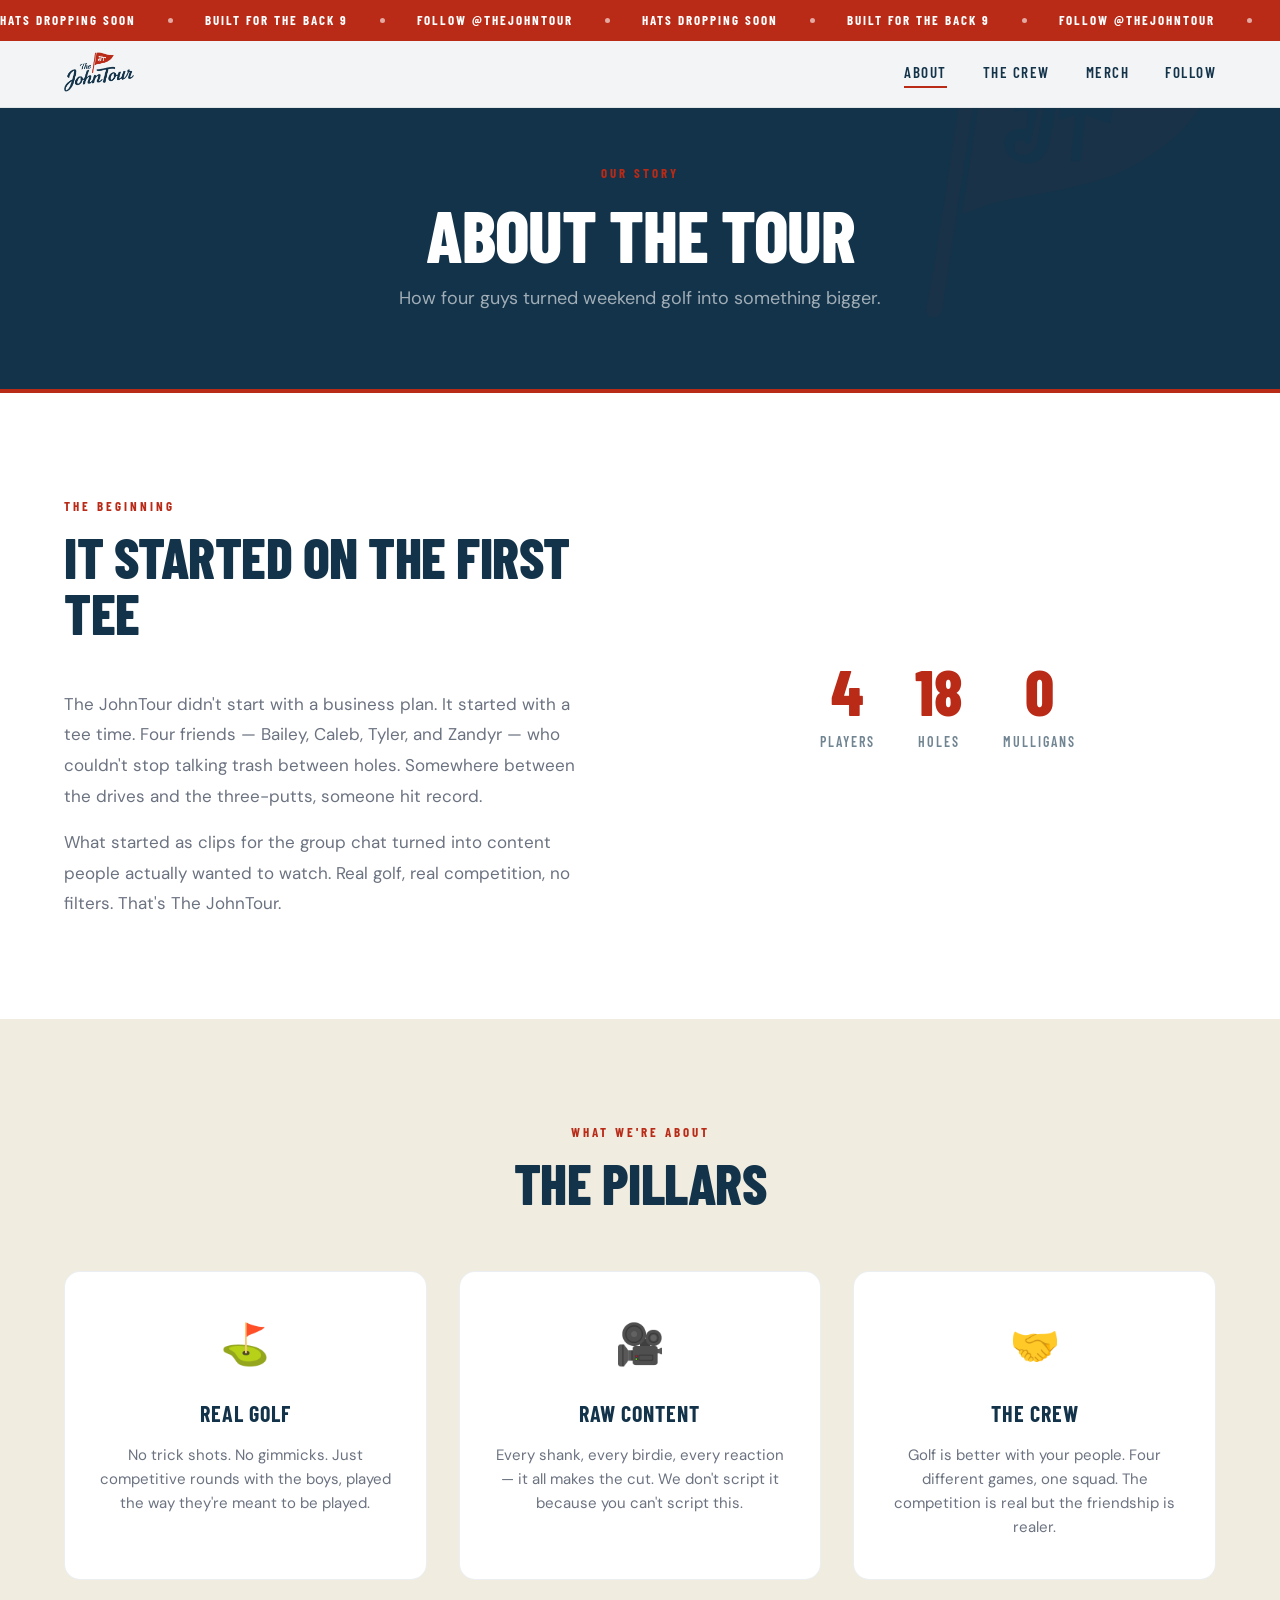
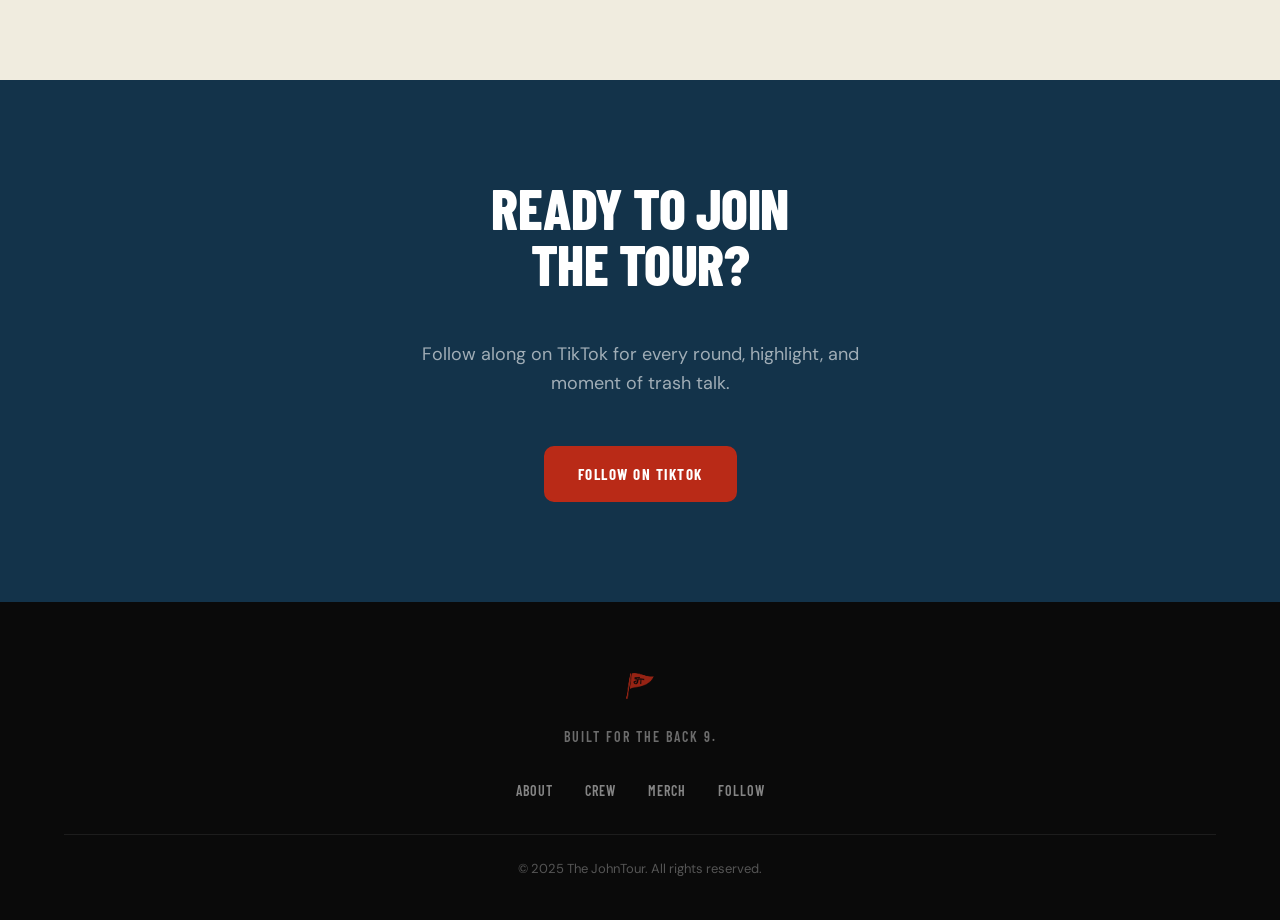
==== about.html @ 32f9ccf2 "Initial build: The JohnTour multi-page website - 5 pages: Home, About, Crew, Merch, Follow - Navy/Re" ====
<!DOCTYPE html>
<html lang="en">
<head>
  <meta charset="UTF-8">
  <meta name="viewport" content="width=device-width, initial-scale=1.0">
  <title>About | The JohnTour</title>
  <meta name="description" content="The story behind The JohnTour. Four guys who turned weekend rounds into golf content worth watching.">
  <link rel="icon" type="image/png" href="assets/logos/Icon-Logo.png">
  <link rel="preconnect" href="https://fonts.googleapis.com">
  <link rel="preconnect" href="https://fonts.gstatic.com" crossorigin>
  <link href="https://fonts.googleapis.com/css2?family=Barlow+Condensed:wght@600;700;800&family=DM+Sans:wght@400;500;600&display=swap" rel="stylesheet">
  <link rel="stylesheet" href="style.css">
</head>
<body>

  <!-- Announcement Ticker -->
  <div class="ticker">
    <div class="ticker-track">
      <span class="ticker-item">HATS DROPPING SOON</span>
      <span class="ticker-dot"></span>
      <span class="ticker-item">BUILT FOR THE BACK 9</span>
      <span class="ticker-dot"></span>
      <span class="ticker-item">FOLLOW @THEJOHNTOUR</span>
      <span class="ticker-dot"></span>
      <span class="ticker-item">HATS DROPPING SOON</span>
      <span class="ticker-dot"></span>
      <span class="ticker-item">BUILT FOR THE BACK 9</span>
      <span class="ticker-dot"></span>
      <span class="ticker-item">FOLLOW @THEJOHNTOUR</span>
      <span class="ticker-dot"></span>
      <span class="ticker-item">HATS DROPPING SOON</span>
      <span class="ticker-dot"></span>
      <span class="ticker-item">BUILT FOR THE BACK 9</span>
      <span class="ticker-dot"></span>
    </div>
  </div>

  <!-- Navigation -->
  <nav class="nav" id="nav">
    <div class="nav-inner">
      <a href="index.html" class="nav-logo">
        <img src="assets/logos/Full-Logo.png" alt="The JohnTour">
      </a>
      <div class="nav-links" id="navLinks">
        <a href="about.html">About</a>
        <a href="crew.html">The Crew</a>
        <a href="merch.html">Merch</a>
        <a href="follow.html">Follow</a>
      </div>
      <button class="nav-toggle" id="navToggle" aria-label="Toggle menu">
        <span></span>
        <span></span>
        <span></span>
      </button>
    </div>
  </nav>

  <!-- Mobile Menu -->
  <div class="mobile-menu" id="mobileMenu">
    <a href="about.html" class="mobile-menu-link">About</a>
    <a href="crew.html" class="mobile-menu-link">The Crew</a>
    <a href="merch.html" class="mobile-menu-link">Merch</a>
    <a href="follow.html" class="mobile-menu-link">Follow</a>
  </div>

  <!-- Page Header -->
  <header class="page-header">
    <span class="page-header-label fade-up">Our Story</span>
    <h1 class="fade-up">ABOUT THE TOUR</h1>
    <p class="fade-up">How four guys turned weekend golf into something bigger.</p>
    <div class="hero-flag">
      <img src="assets/logos/Icon-Logo.png" alt="">
    </div>
  </header>

  <!-- Story -->
  <section class="section">
    <div class="container">
      <div class="about-grid">
        <div class="fade-up">
          <span class="section-label section-label-dark">The Beginning</span>
          <h2 class="section-title">IT STARTED ON THE FIRST TEE</h2>
          <p class="about-desc" style="color: var(--gray);">The JohnTour didn't start with a business plan. It started with a tee time. Four friends — Bailey, Caleb, Tyler, and Zandyr — who couldn't stop talking trash between holes. Somewhere between the drives and the three-putts, someone hit record.</p>
          <p class="about-desc" style="color: var(--gray); margin-top: 16px;">What started as clips for the group chat turned into content people actually wanted to watch. Real golf, real competition, no filters. That's The JohnTour.</p>
        </div>
        <div class="about-stats fade-up">
          <div class="stat">
            <span class="stat-number">4</span>
            <span class="stat-label">Players</span>
          </div>
          <div class="stat">
            <span class="stat-number">18</span>
            <span class="stat-label">Holes</span>
          </div>
          <div class="stat">
            <span class="stat-number">0</span>
            <span class="stat-label">Mulligans</span>
          </div>
        </div>
      </div>
    </div>
  </section>

  <!-- Values -->
  <section class="section section-tan">
    <div class="container">
      <div style="text-align: center;">
        <span class="section-label section-label-dark fade-up">What We're About</span>
        <h2 class="section-title fade-up">THE PILLARS</h2>
      </div>
      <div class="values-grid">
        <div class="value-card fade-up">
          <div class="value-icon">&#9971;</div>
          <h3>Real Golf</h3>
          <p>No trick shots. No gimmicks. Just competitive rounds with the boys, played the way they're meant to be played.</p>
        </div>
        <div class="value-card fade-up">
          <div class="value-icon">&#127909;</div>
          <h3>Raw Content</h3>
          <p>Every shank, every birdie, every reaction — it all makes the cut. We don't script it because you can't script this.</p>
        </div>
        <div class="value-card fade-up">
          <div class="value-icon">&#129309;</div>
          <h3>The Crew</h3>
          <p>Golf is better with your people. Four different games, one squad. The competition is real but the friendship is realer.</p>
        </div>
      </div>
    </div>
  </section>

  <!-- CTA -->
  <section class="section section-navy">
    <div class="container" style="text-align: center;">
      <h2 class="section-title section-title-light fade-up">READY TO JOIN<br>THE TOUR?</h2>
      <p class="follow-desc fade-up" style="color: rgba(255,255,255,0.6);">Follow along on TikTok for every round, highlight, and moment of trash talk.</p>
      <div class="fade-up">
        <a href="https://www.tiktok.com/@thejohntour" target="_blank" rel="noopener" class="btn btn-primary">Follow on TikTok</a>
      </div>
    </div>
  </section>

  <!-- Footer -->
  <footer class="footer">
    <div class="container footer-inner">
      <div class="footer-logo">
        <img src="assets/logos/Icon-Logo.png" alt="JT Flag">
      </div>
      <p class="footer-tagline">Built for the back 9.</p>
      <div class="footer-nav">
        <a href="about.html">About</a>
        <a href="crew.html">Crew</a>
        <a href="merch.html">Merch</a>
        <a href="follow.html">Follow</a>
      </div>
      <div class="footer-bottom">
        <p>&copy; 2025 The JohnTour. All rights reserved.</p>
      </div>
    </div>
  </footer>

  <script src="script.js"></script>
</body>
</html>
---- style.css ----
/* =============================================
   THE JOHNTOUR — Global Styles
   Colors: Navy #13334a | Red #b92a17 | Tan #f0ecdf
   Fonts: Barlow Condensed (headings) + DM Sans (body)
   ============================================= */

*, *::before, *::after {
  margin: 0;
  padding: 0;
  box-sizing: border-box;
}

:root {
  --navy: #13334a;
  --red: #b92a17;
  --tan: #f0ecdf;
  --white: #ffffff;
  --black: #0a0a0a;
  --navy-light: #1a4260;
  --red-dark: #8f2012;
  --tan-dark: #e0d9c8;
  --gray: #6b7280;
  --radius: 10px;
  --radius-lg: 16px;
  --transition: 0.3s cubic-bezier(0.4, 0, 0.2, 1);
}

html {
  scroll-behavior: smooth;
  scroll-padding-top: 100px;
}

body {
  font-family: 'DM Sans', sans-serif;
  font-weight: 400;
  color: var(--navy);
  background: var(--white);
  line-height: 1.6;
  overflow-x: hidden;
  -webkit-font-smoothing: antialiased;
}

a {
  text-decoration: none;
  color: inherit;
}

img {
  max-width: 100%;
  display: block;
}

.container {
  max-width: 1200px;
  margin: 0 auto;
  padding: 0 24px;
}

/* =============================================
   TICKER / ANNOUNCEMENT BAR
   ============================================= */

.ticker {
  background: var(--red);
  color: var(--white);
  overflow: hidden;
  white-space: nowrap;
  padding: 10px 0;
  font-family: 'Barlow Condensed', sans-serif;
  font-weight: 700;
  font-size: 13px;
  letter-spacing: 2px;
  text-transform: uppercase;
  position: fixed;
  top: 0;
  left: 0;
  right: 0;
  z-index: 1001;
}

.ticker-track {
  display: inline-flex;
  align-items: center;
  gap: 32px;
  animation: ticker-scroll 20s linear infinite;
}

.ticker-dot {
  width: 5px;
  height: 5px;
  background: var(--white);
  border-radius: 50%;
  opacity: 0.6;
  flex-shrink: 0;
}

@keyframes ticker-scroll {
  0% { transform: translateX(0); }
  100% { transform: translateX(-50%); }
}

.ticker:hover .ticker-track {
  animation-play-state: paused;
}

/* =============================================
   NAVIGATION
   ============================================= */

.nav {
  position: fixed;
  top: 37px;
  left: 0;
  right: 0;
  z-index: 1000;
  background: rgba(255, 255, 255, 0.95);
  backdrop-filter: blur(20px);
  -webkit-backdrop-filter: blur(20px);
  border-bottom: 1px solid rgba(19, 51, 74, 0.08);
  transition: var(--transition);
}

.nav.scrolled {
  box-shadow: 0 1px 20px rgba(19, 51, 74, 0.08);
}

.nav-inner {
  max-width: 1200px;
  margin: 0 auto;
  padding: 0 24px;
  display: flex;
  align-items: center;
  justify-content: space-between;
  height: 70px;
}

.nav-logo img {
  height: 40px;
  width: auto;
}

.nav-links {
  display: flex;
  align-items: center;
  gap: 36px;
}

.nav-links a {
  font-family: 'Barlow Condensed', sans-serif;
  font-weight: 600;
  font-size: 15px;
  letter-spacing: 1.5px;
  text-transform: uppercase;
  color: var(--navy);
  position: relative;
  padding: 4px 0;
  transition: var(--transition);
}

.nav-links a::after {
  content: '';
  position: absolute;
  bottom: 0;
  left: 0;
  width: 0;
  height: 2px;
  background: var(--red);
  transition: var(--transition);
}

.nav-links a:hover::after,
.nav-links a.active::after {
  width: 100%;
}

.nav-toggle {
  display: none;
  flex-direction: column;
  gap: 5px;
  background: none;
  border: none;
  cursor: pointer;
  padding: 8px;
}

.nav-toggle span {
  display: block;
  width: 24px;
  height: 2px;
  background: var(--navy);
  transition: var(--transition);
}

/* Mobile Menu */
.mobile-menu {
  display: none;
  position: fixed;
  top: 107px;
  left: 0;
  right: 0;
  bottom: 0;
  background: var(--white);
  z-index: 999;
  flex-direction: column;
  align-items: center;
  justify-content: center;
  gap: 40px;
  opacity: 0;
  pointer-events: none;
  transition: var(--transition);
}

.mobile-menu.open {
  opacity: 1;
  pointer-events: all;
}

.mobile-menu-link {
  font-family: 'Barlow Condensed', sans-serif;
  font-weight: 700;
  font-size: 32px;
  letter-spacing: 3px;
  text-transform: uppercase;
  color: var(--navy);
  transition: var(--transition);
}

.mobile-menu-link:hover {
  color: var(--red);
}

/* =============================================
   BUTTONS
   ============================================= */

.btn {
  display: inline-flex;
  align-items: center;
  justify-content: center;
  gap: 8px;
  font-family: 'Barlow Condensed', sans-serif;
  font-weight: 700;
  font-size: 15px;
  letter-spacing: 1.5px;
  text-transform: uppercase;
  padding: 14px 32px;
  border-radius: var(--radius);
  border: 2px solid transparent;
  cursor: pointer;
  transition: var(--transition);
}

.btn-primary {
  background: var(--red);
  color: var(--white);
  border-color: var(--red);
}

.btn-primary:hover {
  background: var(--red-dark);
  border-color: var(--red-dark);
  transform: translateY(-2px);
  box-shadow: 0 8px 24px rgba(185, 42, 23, 0.3);
}

.btn-outline {
  background: transparent;
  color: var(--navy);
  border-color: var(--navy);
}

.btn-outline:hover {
  background: var(--navy);
  color: var(--white);
  transform: translateY(-2px);
}

.btn-outline-light {
  background: transparent;
  color: var(--white);
  border-color: rgba(255, 255, 255, 0.4);
}

.btn-outline-light:hover {
  background: var(--white);
  color: var(--navy);
  transform: translateY(-2px);
}

/* =============================================
   HERO (Home Page)
   ============================================= */

.hero {
  min-height: 100vh;
  display: flex;
  align-items: center;
  justify-content: center;
  position: relative;
  background: var(--tan);
  padding: 140px 24px 80px;
  overflow: hidden;
}

.hero-content {
  text-align: center;
  position: relative;
  z-index: 2;
  max-width: 700px;
}

.hero-badge {
  display: inline-block;
  font-family: 'Barlow Condensed', sans-serif;
  font-weight: 700;
  font-size: 13px;
  letter-spacing: 3px;
  text-transform: uppercase;
  color: var(--red);
  border: 2px solid var(--red);
  padding: 6px 20px;
  border-radius: 50px;
  margin-bottom: 32px;
}

.hero-title {
  font-family: 'Barlow Condensed', sans-serif;
  font-weight: 800;
  font-size: clamp(56px, 10vw, 100px);
  line-height: 0.95;
  color: var(--navy);
  letter-spacing: -1px;
  margin-bottom: 24px;
}

.hero-sub {
  font-size: 18px;
  color: var(--gray);
  margin-bottom: 40px;
  font-weight: 500;
}

.hero-cta {
  display: flex;
  gap: 16px;
  justify-content: center;
  flex-wrap: wrap;
}

.hero-flag {
  position: absolute;
  right: -40px;
  bottom: -40px;
  opacity: 0.06;
  z-index: 1;
}

.hero-flag img {
  width: 500px;
}

/* =============================================
   PAGE HEADERS (inner pages)
   ============================================= */

.page-header {
  padding: 160px 24px 80px;
  text-align: center;
  background: var(--navy);
  color: var(--white);
  position: relative;
  overflow: hidden;
}

.page-header::after {
  content: '';
  position: absolute;
  bottom: 0;
  left: 0;
  right: 0;
  height: 4px;
  background: var(--red);
}

.page-header-label {
  display: inline-block;
  font-family: 'Barlow Condensed', sans-serif;
  font-weight: 700;
  font-size: 13px;
  letter-spacing: 3px;
  text-transform: uppercase;
  color: var(--red);
  margin-bottom: 16px;
}

.page-header h1 {
  font-family: 'Barlow Condensed', sans-serif;
  font-weight: 800;
  font-size: clamp(40px, 7vw, 72px);
  line-height: 0.95;
  letter-spacing: -1px;
}

.page-header p {
  margin-top: 16px;
  font-size: 18px;
  color: rgba(255, 255, 255, 0.6);
  max-width: 500px;
  margin-left: auto;
  margin-right: auto;
}

.page-header .hero-flag {
  opacity: 0.04;
}

/* =============================================
   SECTIONS
   ============================================= */

.section {
  padding: 100px 0;
}

.section-navy {
  background: var(--navy);
  color: var(--white);
}

.section-tan {
  background: var(--tan);
}

.section-label {
  display: inline-block;
  font-family: 'Barlow Condensed', sans-serif;
  font-weight: 700;
  font-size: 13px;
  letter-spacing: 3px;
  text-transform: uppercase;
  color: var(--red);
  margin-bottom: 12px;
}

.section-label-dark {
  color: var(--red);
}

.section-title {
  font-family: 'Barlow Condensed', sans-serif;
  font-weight: 800;
  font-size: clamp(36px, 5vw, 56px);
  line-height: 1;
  color: var(--navy);
  letter-spacing: -0.5px;
  margin-bottom: 48px;
}

.section-title-light {
  color: var(--white);
}

/* =============================================
   ABOUT PAGE
   ============================================= */

.about-grid {
  display: grid;
  grid-template-columns: 1fr 1fr;
  gap: 80px;
  align-items: center;
}

.about-desc {
  font-size: 17px;
  line-height: 1.8;
  color: rgba(255, 255, 255, 0.75);
}

.section-tan .about-desc {
  color: var(--gray);
}

.about-stats {
  display: flex;
  gap: 40px;
  justify-content: center;
}

.stat {
  text-align: center;
}

.stat-number {
  display: block;
  font-family: 'Barlow Condensed', sans-serif;
  font-weight: 800;
  font-size: 64px;
  color: var(--red);
  line-height: 1;
}

.stat-label {
  display: block;
  font-family: 'Barlow Condensed', sans-serif;
  font-weight: 600;
  font-size: 14px;
  letter-spacing: 2px;
  text-transform: uppercase;
  margin-top: 8px;
  opacity: 0.6;
}

/* Values / Pillars */
.values-grid {
  display: grid;
  grid-template-columns: repeat(3, 1fr);
  gap: 32px;
  margin-top: 60px;
}

.value-card {
  background: var(--white);
  border-radius: var(--radius-lg);
  padding: 40px 32px;
  text-align: center;
  border: 1px solid rgba(19, 51, 74, 0.08);
  transition: var(--transition);
}

.value-card:hover {
  transform: translateY(-4px);
  box-shadow: 0 16px 48px rgba(19, 51, 74, 0.08);
}

.value-icon {
  font-size: 40px;
  margin-bottom: 20px;
}

.value-card h3 {
  font-family: 'Barlow Condensed', sans-serif;
  font-weight: 700;
  font-size: 22px;
  letter-spacing: 1px;
  text-transform: uppercase;
  color: var(--navy);
  margin-bottom: 12px;
}

.value-card p {
  font-size: 15px;
  color: var(--gray);
  line-height: 1.6;
}

/* =============================================
   CREW PAGE
   ============================================= */

.crew-grid {
  display: grid;
  grid-template-columns: repeat(4, 1fr);
  gap: 24px;
}

.crew-card {
  background: var(--white);
  border-radius: var(--radius-lg);
  padding: 48px 24px 40px;
  text-align: center;
  border: 1px solid rgba(19, 51, 74, 0.08);
  transition: var(--transition);
  position: relative;
  overflow: hidden;
}

.crew-card::before {
  content: '';
  position: absolute;
  top: 0;
  left: 0;
  right: 0;
  height: 4px;
  background: var(--red);
  transform: scaleX(0);
  transition: var(--transition);
}

.crew-card:hover {
  transform: translateY(-6px);
  box-shadow: 0 20px 60px rgba(19, 51, 74, 0.1);
}

.crew-card:hover::before {
  transform: scaleX(1);
}

.crew-avatar {
  width: 100px;
  height: 100px;
  border-radius: 50%;
  background: var(--navy);
  display: flex;
  align-items: center;
  justify-content: center;
  margin: 0 auto 24px;
}

.crew-initial {
  font-family: 'Barlow Condensed', sans-serif;
  font-weight: 800;
  font-size: 40px;
  color: var(--white);
}

.crew-name {
  font-family: 'Barlow Condensed', sans-serif;
  font-weight: 700;
  font-size: 24px;
  letter-spacing: 1px;
  text-transform: uppercase;
  color: var(--navy);
  margin-bottom: 8px;
}

.crew-role {
  font-size: 14px;
  color: var(--gray);
  font-weight: 500;
}

.crew-bio {
  font-size: 15px;
  color: var(--gray);
  line-height: 1.6;
  margin-top: 16px;
}

/* =============================================
   MERCH PAGE
   ============================================= */

.merch-grid {
  display: grid;
  grid-template-columns: 1fr 1fr;
  gap: 60px;
  align-items: center;
}

.merch-image {
  position: relative;
  border-radius: var(--radius-lg);
  overflow: hidden;
}

.merch-image img {
  width: 100%;
  border-radius: var(--radius-lg);
}

.merch-badge {
  position: absolute;
  top: 20px;
  left: 20px;
  background: var(--red);
  color: var(--white);
  font-family: 'Barlow Condensed', sans-serif;
  font-weight: 700;
  font-size: 13px;
  letter-spacing: 2px;
  padding: 8px 20px;
  border-radius: 50px;
}

.merch-name {
  font-family: 'Barlow Condensed', sans-serif;
  font-weight: 800;
  font-size: 32px;
  letter-spacing: 0.5px;
  text-transform: uppercase;
  color: var(--navy);
  margin-bottom: 16px;
}

.merch-desc {
  font-size: 16px;
  color: var(--gray);
  line-height: 1.7;
  margin-bottom: 24px;
}

.merch-details {
  display: flex;
  flex-wrap: wrap;
  gap: 12px;
  margin-bottom: 32px;
}

.merch-detail-item {
  font-family: 'Barlow Condensed', sans-serif;
  font-weight: 600;
  font-size: 13px;
  letter-spacing: 1px;
  text-transform: uppercase;
  background: var(--tan);
  color: var(--navy);
  padding: 8px 16px;
  border-radius: 50px;
}

/* Notify form */
.notify-form {
  display: flex;
  gap: 12px;
  max-width: 460px;
}

.notify-input {
  flex: 1;
  font-family: 'DM Sans', sans-serif;
  font-size: 15px;
  padding: 14px 20px;
  border: 2px solid rgba(19, 51, 74, 0.15);
  border-radius: var(--radius);
  background: var(--white);
  color: var(--navy);
  outline: none;
  transition: var(--transition);
}

.notify-input::placeholder {
  color: var(--gray);
}

.notify-input:focus {
  border-color: var(--red);
}

/* =============================================
   FOLLOW / SOCIAL PAGE
   ============================================= */

.follow-container {
  text-align: center;
}

.follow-desc {
  font-size: 18px;
  opacity: 0.6;
  margin-bottom: 48px;
  max-width: 500px;
  margin-left: auto;
  margin-right: auto;
}

.social-links {
  display: flex;
  gap: 24px;
  justify-content: center;
  flex-wrap: wrap;
}

.social-card {
  display: flex;
  flex-direction: column;
  align-items: center;
  gap: 12px;
  padding: 40px 48px;
  background: rgba(255, 255, 255, 0.06);
  border: 1px solid rgba(255, 255, 255, 0.1);
  border-radius: var(--radius-lg);
  transition: var(--transition);
  min-width: 200px;
}

.social-card:hover {
  background: rgba(255, 255, 255, 0.12);
  transform: translateY(-4px);
  border-color: var(--red);
}

.social-icon {
  width: 36px;
  height: 36px;
}

.social-name {
  font-family: 'Barlow Condensed', sans-serif;
  font-weight: 700;
  font-size: 18px;
  letter-spacing: 1px;
  text-transform: uppercase;
}

.social-handle {
  font-size: 14px;
  opacity: 0.5;
}

/* =============================================
   FOOTER
   ============================================= */

.footer {
  background: var(--black);
  color: var(--white);
  padding: 60px 0 40px;
}

.footer-inner {
  text-align: center;
}

.footer-logo img {
  height: 48px;
  margin: 0 auto 16px;
  opacity: 0.8;
}

.footer-tagline {
  font-family: 'Barlow Condensed', sans-serif;
  font-weight: 600;
  font-size: 14px;
  letter-spacing: 2px;
  text-transform: uppercase;
  opacity: 0.4;
  margin-bottom: 32px;
}

.footer-nav {
  display: flex;
  justify-content: center;
  gap: 32px;
  margin-bottom: 32px;
}

.footer-nav a {
  font-family: 'Barlow Condensed', sans-serif;
  font-weight: 600;
  font-size: 14px;
  letter-spacing: 1px;
  text-transform: uppercase;
  opacity: 0.5;
  transition: var(--transition);
}

.footer-nav a:hover {
  opacity: 1;
  color: var(--red);
}

.footer-bottom {
  border-top: 1px solid rgba(255, 255, 255, 0.08);
  padding-top: 24px;
}

.footer-bottom p {
  font-size: 13px;
  opacity: 0.3;
}

/* =============================================
   SCROLL ANIMATIONS
   ============================================= */

.fade-up {
  opacity: 0;
  transform: translateY(30px);
  transition: opacity 0.6s ease, transform 0.6s ease;
}

.fade-up.visible {
  opacity: 1;
  transform: translateY(0);
}

/* =============================================
   RESPONSIVE
   ============================================= */

@media (max-width: 900px) {
  .nav-links { display: none; }
  .nav-toggle { display: flex; }
  .mobile-menu { display: flex; }

  .about-grid {
    grid-template-columns: 1fr;
    gap: 48px;
  }

  .crew-grid {
    grid-template-columns: repeat(2, 1fr);
    gap: 16px;
  }

  .merch-grid {
    grid-template-columns: 1fr;
    gap: 40px;
  }

  .values-grid {
    grid-template-columns: 1fr;
    gap: 20px;
  }

  .hero-flag img {
    width: 300px;
  }

  .section {
    padding: 72px 0;
  }

  .notify-form {
    flex-direction: column;
  }
}

@media (max-width: 600px) {
  .crew-grid {
    grid-template-columns: 1fr;
  }

  .hero-title {
    font-size: 48px;
  }

  .about-stats {
    gap: 24px;
  }

  .stat-number {
    font-size: 48px;
  }

  .social-card {
    min-width: 160px;
    padding: 32px;
  }
}
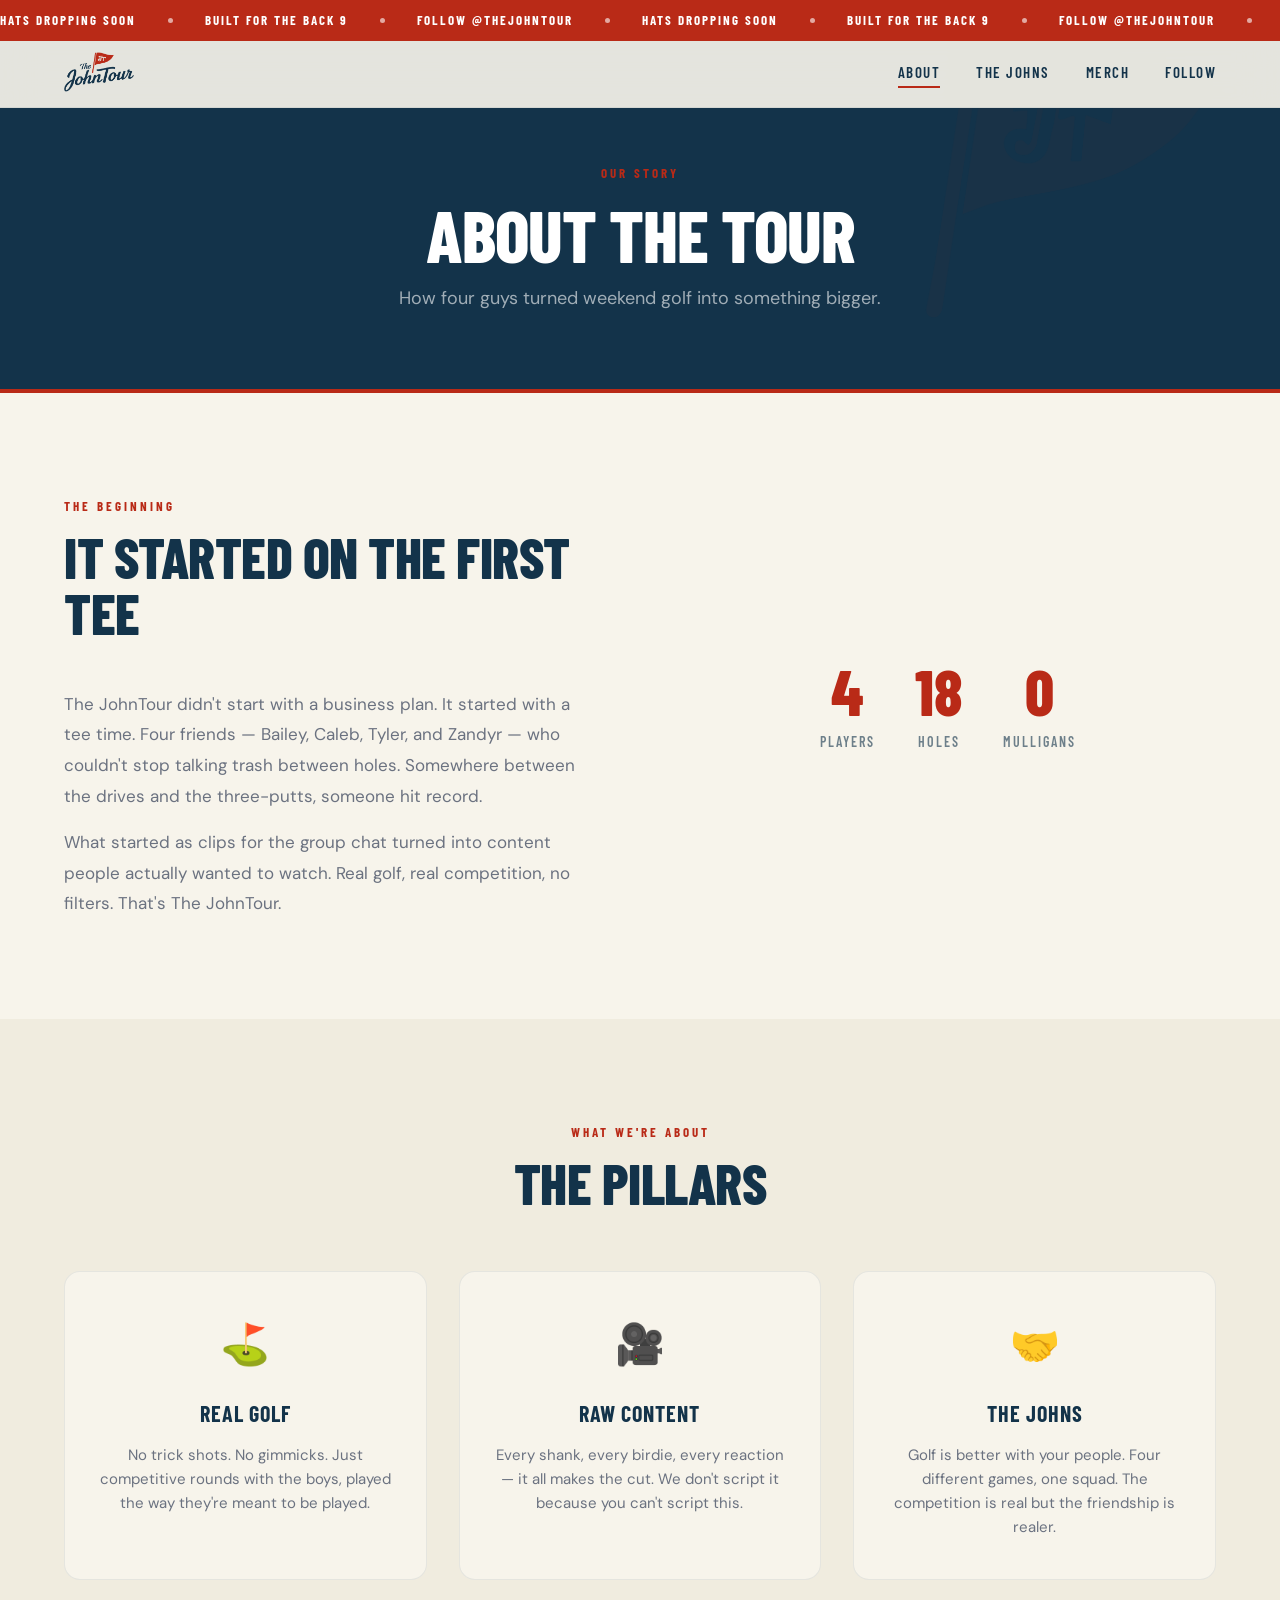
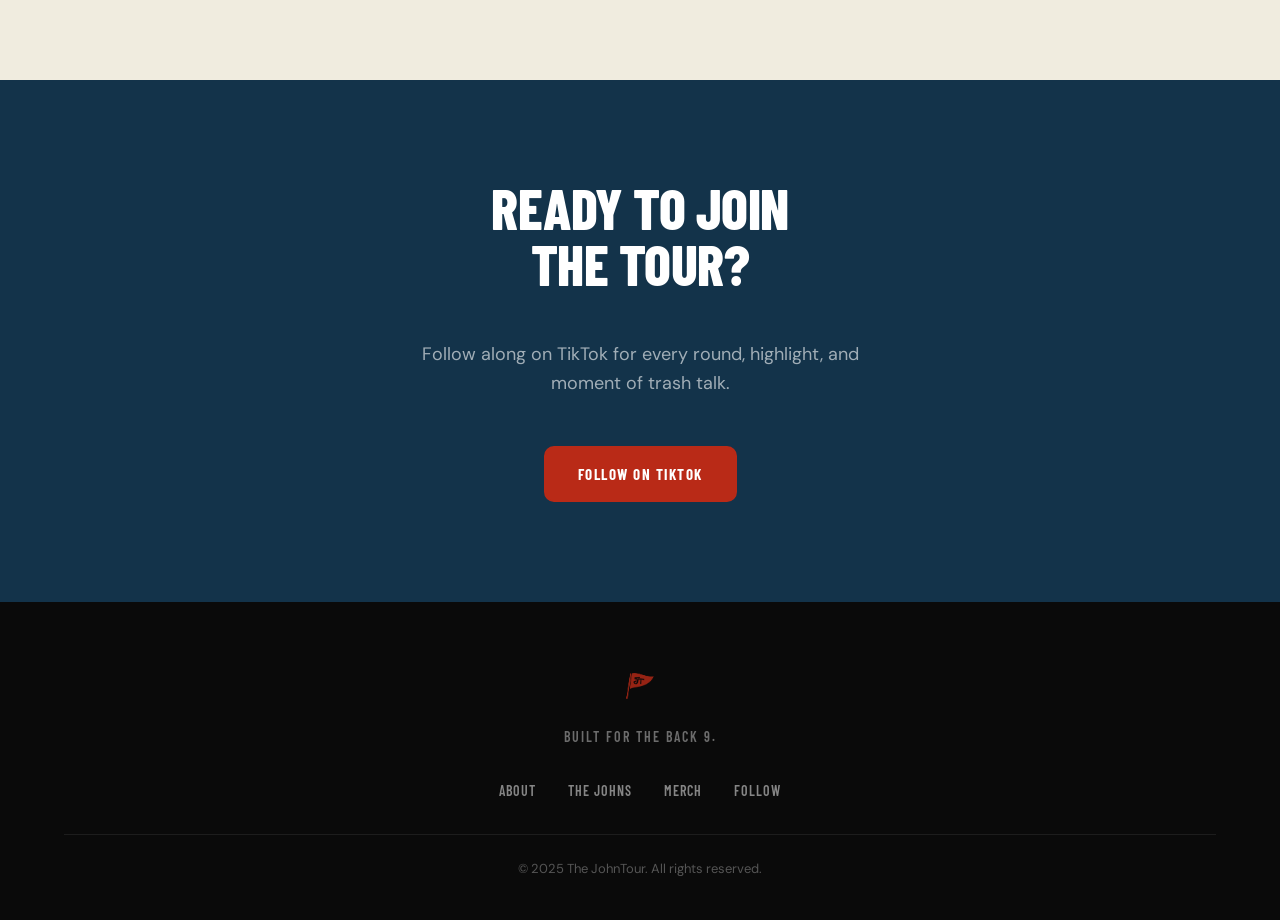
==== commit bdf52b49: "Update: hero video bg, The Johns rename, tan theme, TikTok preview, enhanced animations - Hero now u" ====
--- a/about.html
+++ b/about.html
@@ -43,7 +43,7 @@
       </a>
       <div class="nav-links" id="navLinks">
         <a href="about.html">About</a>
-        <a href="crew.html">The Crew</a>
+        <a href="crew.html">The Johns</a>
         <a href="merch.html">Merch</a>
         <a href="follow.html">Follow</a>
       </div>
@@ -58,7 +58,7 @@
   <!-- Mobile Menu -->
   <div class="mobile-menu" id="mobileMenu">
     <a href="about.html" class="mobile-menu-link">About</a>
-    <a href="crew.html" class="mobile-menu-link">The Crew</a>
+    <a href="crew.html" class="mobile-menu-link">The Johns</a>
     <a href="merch.html" class="mobile-menu-link">Merch</a>
     <a href="follow.html" class="mobile-menu-link">Follow</a>
   </div>
@@ -80,8 +80,8 @@
         <div class="fade-up">
           <span class="section-label section-label-dark">The Beginning</span>
           <h2 class="section-title">IT STARTED ON THE FIRST TEE</h2>
-          <p class="about-desc" style="color: var(--gray);">The JohnTour didn't start with a business plan. It started with a tee time. Four friends — Bailey, Caleb, Tyler, and Zandyr — who couldn't stop talking trash between holes. Somewhere between the drives and the three-putts, someone hit record.</p>
-          <p class="about-desc" style="color: var(--gray); margin-top: 16px;">What started as clips for the group chat turned into content people actually wanted to watch. Real golf, real competition, no filters. That's The JohnTour.</p>
+          <p class="about-desc">The JohnTour didn't start with a business plan. It started with a tee time. Four friends — Bailey, Caleb, Tyler, and Zandyr — who couldn't stop talking trash between holes. Somewhere between the drives and the three-putts, someone hit record.</p>
+          <p class="about-desc" style="margin-top: 16px;">What started as clips for the group chat turned into content people actually wanted to watch. Real golf, real competition, no filters. That's The JohnTour.</p>
         </div>
         <div class="about-stats fade-up">
           <div class="stat">
@@ -121,7 +121,7 @@
         </div>
         <div class="value-card fade-up">
           <div class="value-icon">&#129309;</div>
-          <h3>The Crew</h3>
+          <h3>The Johns</h3>
           <p>Golf is better with your people. Four different games, one squad. The competition is real but the friendship is realer.</p>
         </div>
       </div>
@@ -148,7 +148,7 @@
       <p class="footer-tagline">Built for the back 9.</p>
       <div class="footer-nav">
         <a href="about.html">About</a>
-        <a href="crew.html">Crew</a>
+        <a href="crew.html">The Johns</a>
         <a href="merch.html">Merch</a>
         <a href="follow.html">Follow</a>
       </div>
--- a/style.css
+++ b/style.css
@@ -14,6 +14,7 @@
   --navy: #13334a;
   --red: #b92a17;
   --tan: #f0ecdf;
+  --tan-light: #f7f4eb;
   --white: #ffffff;
   --black: #0a0a0a;
   --navy-light: #1a4260;
@@ -34,7 +35,7 @@
   font-family: 'DM Sans', sans-serif;
   font-weight: 400;
   color: var(--navy);
-  background: var(--white);
+  background: var(--tan-light);
   line-height: 1.6;
   overflow-x: hidden;
   -webkit-font-smoothing: antialiased;
@@ -113,7 +114,7 @@
   left: 0;
   right: 0;
   z-index: 1000;
-  background: rgba(255, 255, 255, 0.95);
+  background: rgba(247, 244, 235, 0.92);
   backdrop-filter: blur(20px);
   -webkit-backdrop-filter: blur(20px);
   border-bottom: 1px solid rgba(19, 51, 74, 0.08);
@@ -199,7 +200,7 @@
   left: 0;
   right: 0;
   bottom: 0;
-  background: var(--white);
+  background: var(--tan-light);
   z-index: 999;
   flex-direction: column;
   align-items: center;
@@ -288,7 +289,7 @@
 }
 
 /* =============================================
-   HERO (Home Page)
+   HERO (Home Page) — Full image background
    ============================================= */
 
 .hero {
@@ -297,9 +298,44 @@
   align-items: center;
   justify-content: center;
   position: relative;
-  background: var(--tan);
   padding: 140px 24px 80px;
   overflow: hidden;
+  background: var(--navy);
+}
+
+.hero-bg {
+  position: absolute;
+  inset: 0;
+  z-index: 0;
+}
+
+.hero-bg img,
+.hero-bg video {
+  width: 100%;
+  height: 100%;
+  object-fit: cover;
+  opacity: 0.35;
+}
+
+.hero-bg img {
+  animation: hero-zoom 20s ease-in-out infinite alternate;
+}
+
+@keyframes hero-zoom {
+  0% { transform: scale(1); }
+  100% { transform: scale(1.08); }
+}
+
+.hero-overlay {
+  position: absolute;
+  inset: 0;
+  background: linear-gradient(
+    180deg,
+    rgba(19, 51, 74, 0.6) 0%,
+    rgba(19, 51, 74, 0.4) 50%,
+    rgba(19, 51, 74, 0.8) 100%
+  );
+  z-index: 1;
 }
 
 .hero-content {
@@ -316,26 +352,33 @@
   font-size: 13px;
   letter-spacing: 3px;
   text-transform: uppercase;
-  color: var(--red);
-  border: 2px solid var(--red);
+  color: var(--white);
+  border: 2px solid rgba(255, 255, 255, 0.4);
   padding: 6px 20px;
   border-radius: 50px;
   margin-bottom: 32px;
+  animation: badge-glow 3s ease-in-out infinite alternate;
+}
+
+@keyframes badge-glow {
+  0% { border-color: rgba(255, 255, 255, 0.3); }
+  100% { border-color: rgba(185, 42, 23, 0.8); color: var(--red); }
 }
 
 .hero-title {
   font-family: 'Barlow Condensed', sans-serif;
   font-weight: 800;
-  font-size: clamp(56px, 10vw, 100px);
-  line-height: 0.95;
-  color: var(--navy);
-  letter-spacing: -1px;
+  font-size: clamp(56px, 10vw, 110px);
+  line-height: 0.92;
+  color: var(--white);
+  letter-spacing: -2px;
   margin-bottom: 24px;
+  text-shadow: 0 4px 40px rgba(0, 0, 0, 0.3);
 }
 
 .hero-sub {
-  font-size: 18px;
-  color: var(--gray);
+  font-size: 19px;
+  color: rgba(255, 255, 255, 0.7);
   margin-bottom: 40px;
   font-weight: 500;
 }
@@ -357,6 +400,36 @@
 
 .hero-flag img {
   width: 500px;
+}
+
+/* Scroll indicator */
+.hero-scroll {
+  position: absolute;
+  bottom: 32px;
+  left: 50%;
+  transform: translateX(-50%);
+  z-index: 3;
+  display: flex;
+  flex-direction: column;
+  align-items: center;
+  gap: 8px;
+  color: rgba(255, 255, 255, 0.4);
+  font-family: 'Barlow Condensed', sans-serif;
+  font-size: 12px;
+  letter-spacing: 2px;
+  text-transform: uppercase;
+  animation: scroll-bounce 2s ease-in-out infinite;
+}
+
+.hero-scroll-line {
+  width: 1px;
+  height: 40px;
+  background: linear-gradient(to bottom, rgba(255,255,255,0.4), transparent);
+}
+
+@keyframes scroll-bounce {
+  0%, 100% { transform: translateX(-50%) translateY(0); }
+  50% { transform: translateX(-50%) translateY(8px); }
 }
 
 /* =============================================
@@ -477,7 +550,8 @@
   color: rgba(255, 255, 255, 0.75);
 }
 
-.section-tan .about-desc {
+.section-tan .about-desc,
+.section .about-desc {
   color: var(--gray);
 }
 
@@ -520,7 +594,7 @@
 }
 
 .value-card {
-  background: var(--white);
+  background: var(--tan-light);
   border-radius: var(--radius-lg);
   padding: 40px 32px;
   text-align: center;
@@ -555,7 +629,7 @@
 }
 
 /* =============================================
-   CREW PAGE
+   CREW / THE JOHNS
    ============================================= */
 
 .crew-grid {
@@ -565,11 +639,11 @@
 }
 
 .crew-card {
-  background: var(--white);
+  background: var(--tan);
   border-radius: var(--radius-lg);
   padding: 48px 24px 40px;
   text-align: center;
-  border: 1px solid rgba(19, 51, 74, 0.08);
+  border: 1px solid rgba(19, 51, 74, 0.06);
   transition: var(--transition);
   position: relative;
   overflow: hidden;
@@ -605,6 +679,12 @@
   align-items: center;
   justify-content: center;
   margin: 0 auto 24px;
+  transition: var(--transition);
+}
+
+.crew-card:hover .crew-avatar {
+  transform: scale(1.08);
+  box-shadow: 0 8px 24px rgba(19, 51, 74, 0.2);
 }
 
 .crew-initial {
@@ -621,20 +701,98 @@
   letter-spacing: 1px;
   text-transform: uppercase;
   color: var(--navy);
-  margin-bottom: 8px;
-}
-
-.crew-role {
+}
+
+/* =============================================
+   TIKTOK EMBED
+   ============================================= */
+
+.tiktok-section {
+  padding: 100px 0;
+  background: var(--tan);
+}
+
+.tiktok-grid {
+  display: flex;
+  gap: 24px;
+  justify-content: center;
+  flex-wrap: wrap;
+  margin-top: 48px;
+}
+
+.tiktok-embed-wrapper {
+  border-radius: var(--radius-lg);
+  overflow: hidden;
+  box-shadow: 0 8px 32px rgba(19, 51, 74, 0.1);
+  transition: var(--transition);
+  background: var(--tan-light);
+}
+
+.tiktok-embed-wrapper:hover {
+  transform: translateY(-4px);
+  box-shadow: 0 16px 48px rgba(19, 51, 74, 0.15);
+}
+
+.tiktok-placeholder {
+  width: 320px;
+  min-height: 580px;
+  display: flex;
+  flex-direction: column;
+  align-items: center;
+  justify-content: center;
+  gap: 20px;
+  padding: 40px 24px;
+  text-align: center;
+  background: linear-gradient(135deg, var(--navy) 0%, var(--navy-light) 100%);
+  color: var(--white);
+  border-radius: var(--radius-lg);
+  transition: var(--transition);
+  cursor: pointer;
+}
+
+.tiktok-placeholder:hover {
+  transform: translateY(-4px);
+  box-shadow: 0 16px 48px rgba(19, 51, 74, 0.2);
+}
+
+.tiktok-placeholder svg {
+  width: 56px;
+  height: 56px;
+  opacity: 0.9;
+}
+
+.tiktok-placeholder .tiktok-handle {
+  font-family: 'Barlow Condensed', sans-serif;
+  font-weight: 700;
+  font-size: 20px;
+  letter-spacing: 1px;
+}
+
+.tiktok-placeholder .tiktok-cta {
   font-size: 14px;
-  color: var(--gray);
+  opacity: 0.5;
   font-weight: 500;
 }
 
-.crew-bio {
-  font-size: 15px;
-  color: var(--gray);
-  line-height: 1.6;
-  margin-top: 16px;
+.tiktok-placeholder .tiktok-btn {
+  margin-top: 12px;
+  display: inline-flex;
+  align-items: center;
+  gap: 8px;
+  background: var(--red);
+  color: var(--white);
+  font-family: 'Barlow Condensed', sans-serif;
+  font-weight: 700;
+  font-size: 14px;
+  letter-spacing: 1.5px;
+  text-transform: uppercase;
+  padding: 12px 28px;
+  border-radius: var(--radius);
+  transition: var(--transition);
+}
+
+.tiktok-placeholder:hover .tiktok-btn {
+  background: var(--red-dark);
 }
 
 /* =============================================
@@ -657,6 +815,11 @@
 .merch-image img {
   width: 100%;
   border-radius: var(--radius-lg);
+  transition: transform 0.6s ease;
+}
+
+.merch-image:hover img {
+  transform: scale(1.03);
 }
 
 .merch-badge {
@@ -671,6 +834,12 @@
   letter-spacing: 2px;
   padding: 8px 20px;
   border-radius: 50px;
+  animation: pulse-badge 2s ease-in-out infinite;
+}
+
+@keyframes pulse-badge {
+  0%, 100% { box-shadow: 0 0 0 0 rgba(185, 42, 23, 0.4); }
+  50% { box-shadow: 0 0 0 10px rgba(185, 42, 23, 0); }
 }
 
 .merch-name {
@@ -723,7 +892,7 @@
   padding: 14px 20px;
   border: 2px solid rgba(19, 51, 74, 0.15);
   border-radius: var(--radius);
-  background: var(--white);
+  background: var(--tan-light);
   color: var(--navy);
   outline: none;
   transition: var(--transition);
@@ -861,18 +1030,51 @@
 }
 
 /* =============================================
-   SCROLL ANIMATIONS
+   SCROLL ANIMATIONS — Enhanced 2026
    ============================================= */
 
 .fade-up {
   opacity: 0;
   transform: translateY(30px);
-  transition: opacity 0.6s ease, transform 0.6s ease;
+  transition: opacity 0.7s cubic-bezier(0.16, 1, 0.3, 1), transform 0.7s cubic-bezier(0.16, 1, 0.3, 1);
 }
 
 .fade-up.visible {
   opacity: 1;
   transform: translateY(0);
+}
+
+/* Staggered delays for grid children */
+.crew-card:nth-child(1) { transition-delay: 0s; }
+.crew-card:nth-child(2) { transition-delay: 0.1s; }
+.crew-card:nth-child(3) { transition-delay: 0.2s; }
+.crew-card:nth-child(4) { transition-delay: 0.3s; }
+
+.value-card:nth-child(1) { transition-delay: 0s; }
+.value-card:nth-child(2) { transition-delay: 0.15s; }
+.value-card:nth-child(3) { transition-delay: 0.3s; }
+
+/* Smooth section dividers */
+.section-divider {
+  height: 1px;
+  background: linear-gradient(90deg, transparent, rgba(19, 51, 74, 0.12), transparent);
+  max-width: 600px;
+  margin: 0 auto;
+}
+
+/* Text reveal on scroll */
+.reveal-text {
+  clip-path: inset(0 0 100% 0);
+  transition: clip-path 0.8s cubic-bezier(0.16, 1, 0.3, 1);
+}
+
+.reveal-text.visible {
+  clip-path: inset(0 0 0% 0);
+}
+
+/* Parallax helper */
+.parallax-slow {
+  will-change: transform;
 }
 
 /* =============================================
@@ -915,6 +1117,11 @@
   .notify-form {
     flex-direction: column;
   }
+
+  .tiktok-placeholder {
+    width: 280px;
+    min-height: 480px;
+  }
 }
 
 @media (max-width: 600px) {
@@ -923,7 +1130,7 @@
   }
 
   .hero-title {
-    font-size: 48px;
+    font-size: 52px;
   }
 
   .about-stats {
@@ -938,4 +1145,8 @@
     min-width: 160px;
     padding: 32px;
   }
-}
+
+  .hero-scroll {
+    display: none;
+  }
+}
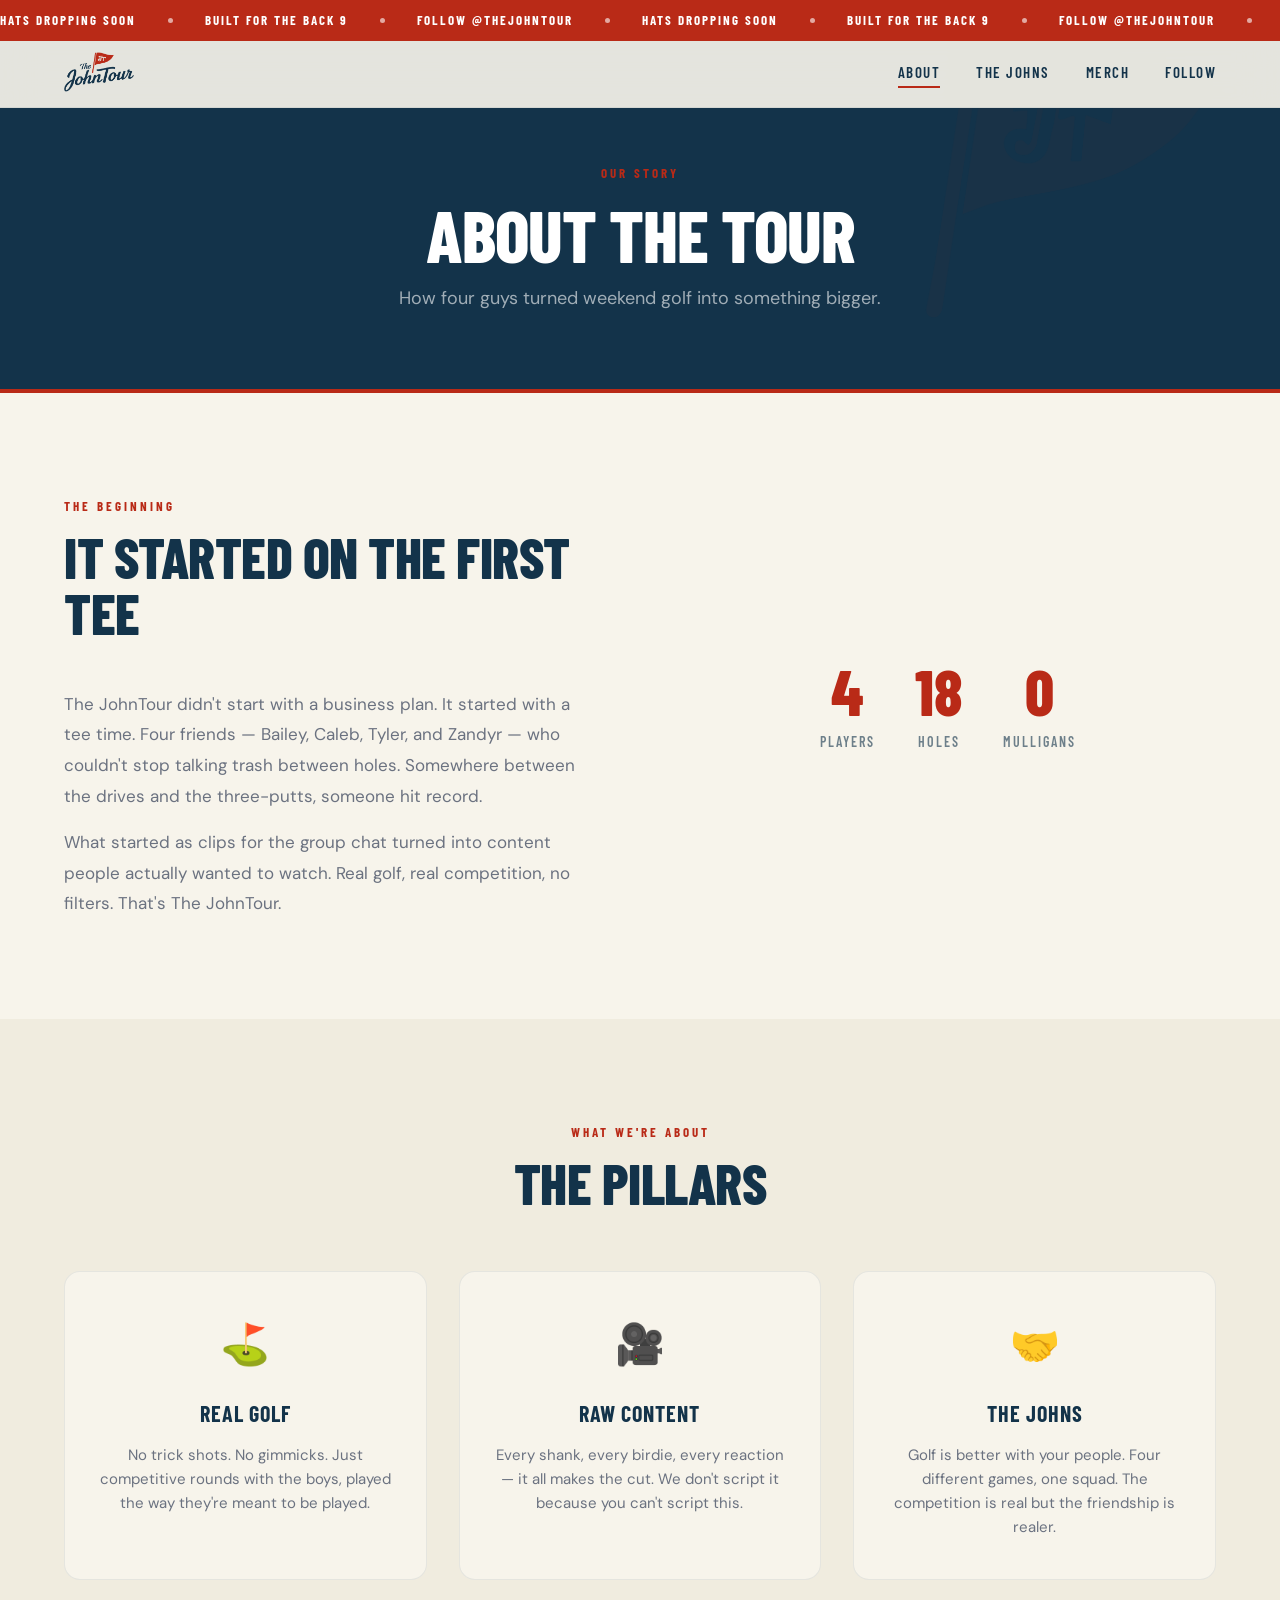
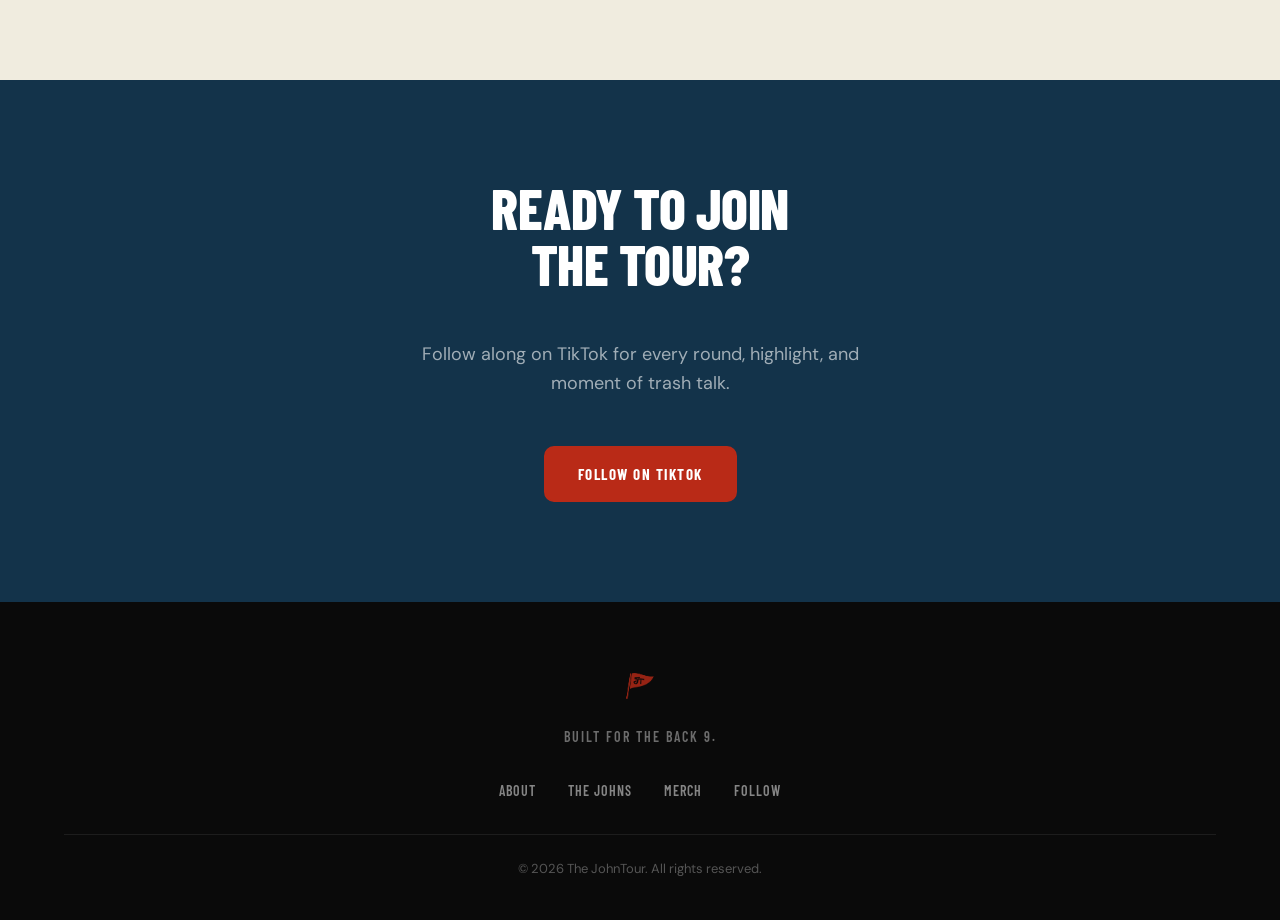
==== commit 79c9ef8f: "Update copyright year to 2026 Co-Authored-By: Claude Opus 4.6 <noreply@anthropic.com>" ====
--- a/about.html
+++ b/about.html
@@ -5,7 +5,7 @@
   <meta name="viewport" content="width=device-width, initial-scale=1.0">
   <title>About | The JohnTour</title>
   <meta name="description" content="The story behind The JohnTour. Four guys who turned weekend rounds into golf content worth watching.">
-  <link rel="icon" type="image/png" href="assets/logos/Icon-Logo.png">
+  <link rel="icon" type="image/png" href="assets/logos/favicon.png">
   <link rel="preconnect" href="https://fonts.googleapis.com">
   <link rel="preconnect" href="https://fonts.gstatic.com" crossorigin>
   <link href="https://fonts.googleapis.com/css2?family=Barlow+Condensed:wght@600;700;800&family=DM+Sans:wght@400;500;600&display=swap" rel="stylesheet">
@@ -153,7 +153,7 @@
         <a href="follow.html">Follow</a>
       </div>
       <div class="footer-bottom">
-        <p>&copy; 2025 The JohnTour. All rights reserved.</p>
+        <p>&copy; 2026 The JohnTour. All rights reserved.</p>
       </div>
     </div>
   </footer>
